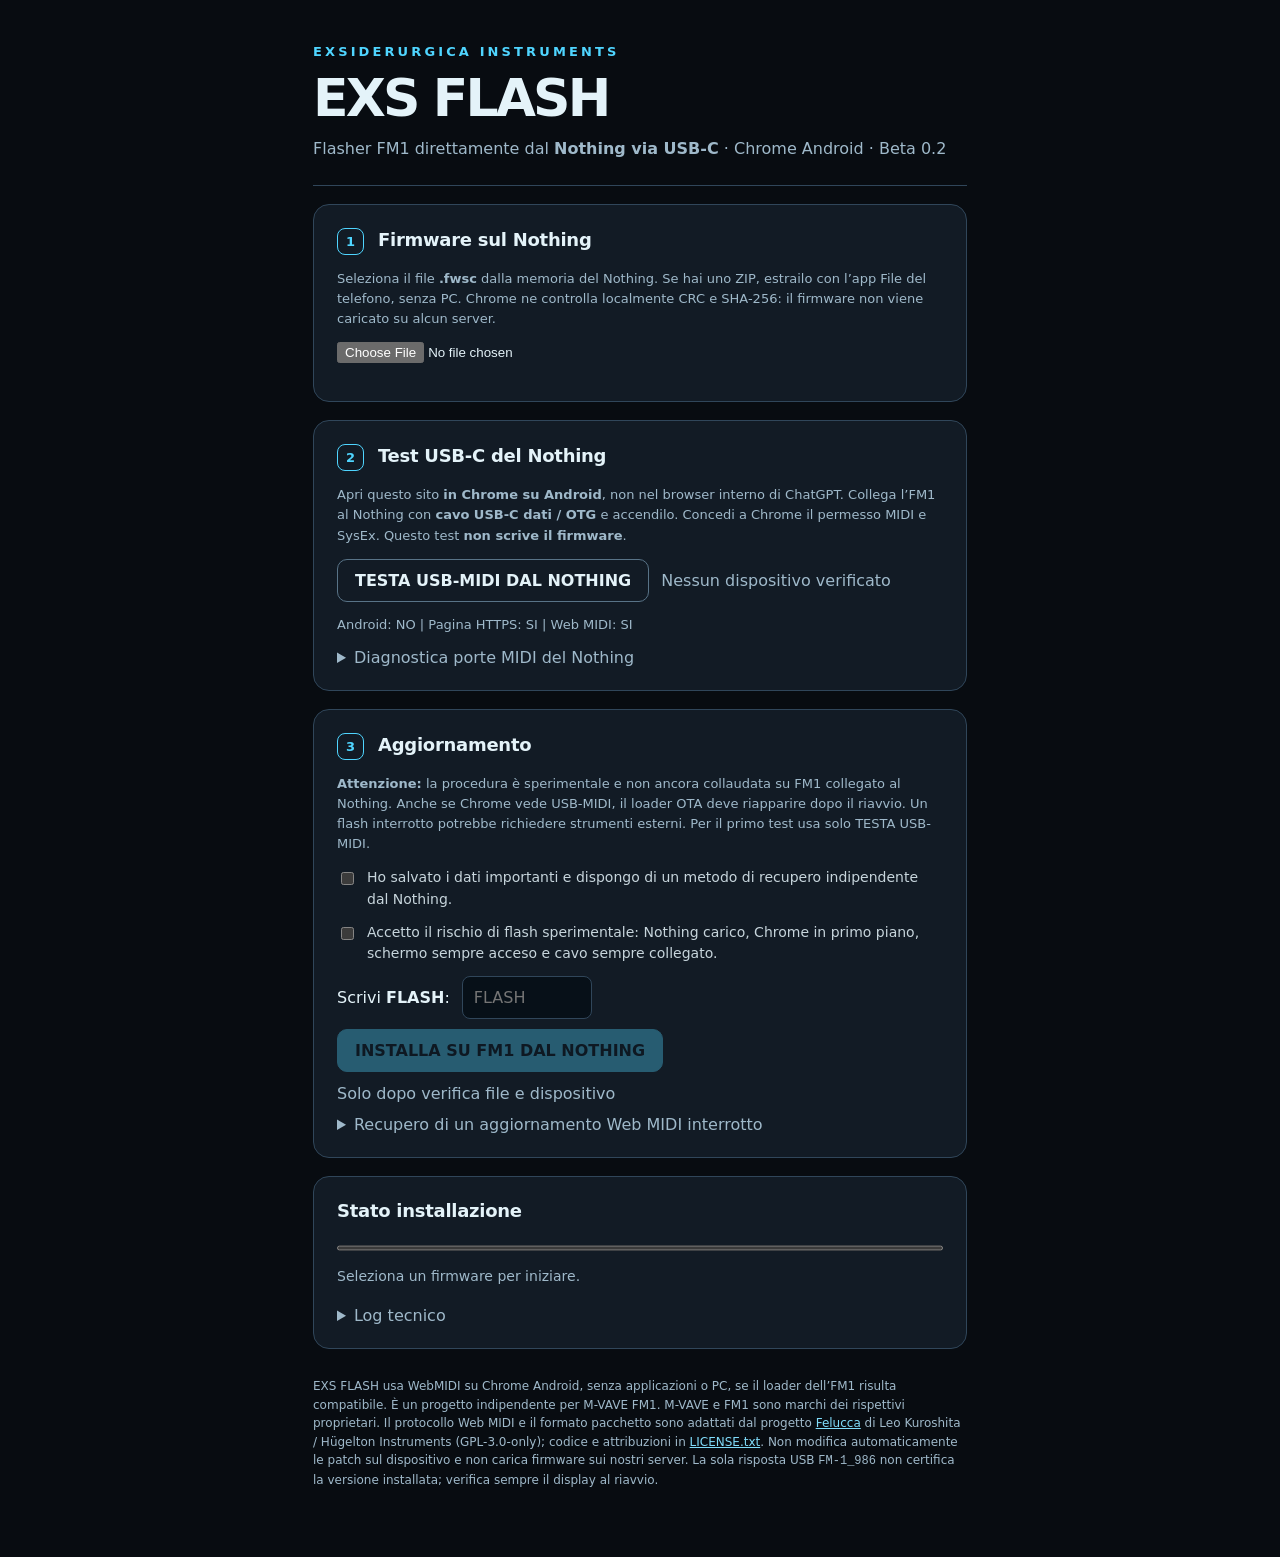
==== flasher/index.html @ 8e7e6fa4 "EXS Flash v0.2: Android-first interface and USB-C diagnostic for Nothing" ====
<!doctype html>
<html lang="it">
<head>
<meta charset="utf-8"><meta name="viewport" content="width=device-width,initial-scale=1">
<meta name="color-scheme" content="dark"><meta name="theme-color" content="#080c11"><title>EXS FLASH — MT4 dal Nothing · Chrome Android</title>
<style>
:root{font-family:system-ui,-apple-system,'Segoe UI',Arial,sans-serif;color-scheme:dark;--bg:#080c11;--panel:#121b25;--line:#30465a;--fg:#e4f3f9;--low:#9fb9ca;--blue:#4fd5ff;--danger:#ff9f94}*{box-sizing:border-box}body{background:var(--bg);color:var(--fg);margin:0;min-height:100vh}main{width:min(690px,100%);margin:0 auto;padding:36px 18px 68px}header{padding:8px 0 23px;border-bottom:1px solid var(--line)}.brand{letter-spacing:.24em;font-weight:800;color:var(--blue);font-size:13px}.title{font-size:clamp(30px,7vw,52px);letter-spacing:-.055em;font-weight:850;margin:9px 0}.subtitle,.hint{color:var(--low);line-height:1.55}.hint{font-size:13px}h2{font-size:18px;letter-spacing:-.015em;margin:0 0 14px}.panel{background:var(--panel);border:1px solid var(--line);border-radius:16px;margin-top:18px;padding:23px}.index{display:inline-grid;place-items:center;width:27px;height:27px;border:1px solid var(--blue);border-radius:8px;color:var(--blue);font-size:13px;margin-right:8px}button{font:inherit;font-weight:700;border:1px solid var(--blue);border-radius:10px;padding:11px 17px;background:var(--blue);color:#07151e;cursor:pointer;max-width:100%}button.secondary{color:var(--fg);background:transparent;border-color:#587387}button.danger{color:#fee9e7;border-color:#ce7e75;background:#522521}button:disabled{opacity:.35;cursor:not-allowed}button:focus-visible,input:focus-visible{outline:2px solid white;outline-offset:3px}input[type=file]{display:block;max-width:100%;margin:12px 0 15px;color:var(--fg)}input[type=text]{width:130px;padding:11px;background:#071018;color:white;border:1px solid var(--line);border-radius:8px;font:inherit}.pair{display:flex;align-items:center;gap:12px;flex-wrap:wrap;margin:10px 0}.info{font-size:14px;margin:16px 0 4px;line-height:1.6;color:var(--low);overflow-wrap:anywhere}.ok{color:#a4f0d0}.error{color:var(--danger)}.inlinebox{background:#09141d;border:1px solid #24394a;padding:12px;border-radius:9px;margin-top:14px;font:13px/1.6 ui-monospace,Consolas,monospace;white-space:pre-wrap;word-break:break-word}.check{display:flex;gap:10px;align-items:flex-start;color:#c7d5dc;font-size:14px;line-height:1.55;margin:11px 0}.check input{margin-top:5px;accent-color:var(--blue)}progress{height:10px;width:100%;accent-color:var(--blue)}pre{background:#04090e;border:1px solid #273748;padding:14px;border-radius:8px;font-size:12px;color:#b3d7e6;line-height:1.5;white-space:pre-wrap;max-height:240px;overflow:auto}footer{font-size:12px;color:var(--low);margin-top:28px;line-height:1.55}a{color:#80dcfa}small{font-size:12px}details{margin-top:12px}summary{cursor:pointer;color:var(--low)}.muted{color:var(--low)}.label{font-size:12px;color:var(--low);text-transform:uppercase;letter-spacing:.1em}#live-status{min-height:24px;font-size:14px}#flash-area[hidden],#resume-area[hidden],#fw-result[hidden]{display:none}@media(max-width:460px){main{padding:18px 12px}.panel{padding:17px}}
@media(max-width:520px){main{padding:15px 12px 48px}.panel{padding:16px}.pair button{width:100%}.brand{letter-spacing:.13em}}\n</style>
</head>
<body><main>
<header><div class="brand">EXSIDERURGICA INSTRUMENTS</div><div class="title">EXS FLASH</div><div class="subtitle">Flasher FM1 direttamente dal <strong>Nothing via USB-C</strong> · Chrome Android · Beta 0.2</div></header>
<section class="panel"><h2><span class="index">1</span> Firmware sul Nothing</h2>
<p class="hint">Seleziona il file <strong>.fwsc</strong> dalla memoria del Nothing. Se hai uno ZIP, estrailo con l’app File del telefono, senza PC. Chrome ne controlla localmente CRC e SHA-256: il firmware non viene caricato su alcun server.</p>
<input id="file" type="file" accept=".fwsc" aria-label="Seleziona file firmware FM1">
<div id="fw-result" class="inlinebox" hidden></div>
</section>
<section class="panel"><h2><span class="index">2</span> Test USB-C del Nothing</h2>
<p class="hint">Apri questo sito <strong>in Chrome su Android</strong>, non nel browser interno di ChatGPT. Collega l’FM1 al Nothing con <strong>cavo USB-C dati / OTG</strong> e accendilo. Concedi a Chrome il permesso MIDI e SysEx. Questo test <strong>non scrive il firmware</strong>.</p>
<div class="pair"><button id="connect" class="secondary">TESTA USB-MIDI DAL NOTHING</button><span id="device-info" class="muted">Nessun dispositivo verificato</span></div>
<p id="browser-status" class="hint"></p><details><summary>Diagnostica porte MIDI del Nothing</summary><pre id="ports">Non ancora eseguita.</pre></details>
</section>
<section class="panel"><h2><span class="index">3</span> Aggiornamento</h2>
<p class="hint"><strong>Attenzione:</strong> la procedura è sperimentale e non ancora collaudata su FM1 collegato al Nothing. Anche se Chrome vede USB-MIDI, il loader OTA deve riapparire dopo il riavvio. Un flash interrotto potrebbe richiedere strumenti esterni. Per il primo test usa solo TESTA USB-MIDI.</p>
<label class="check"><input type="checkbox" id="backup"><span>Ho salvato i dati importanti e dispongo di un metodo di recupero indipendente dal Nothing.</span></label>
<label class="check"><input type="checkbox" id="risk"><span>Accetto il rischio di flash sperimentale: Nothing carico, Chrome in primo piano, schermo sempre acceso e cavo sempre collegato.</span></label>
<div class="pair"><label for="confirm">Scrivi <strong>FLASH</strong>:</label><input type="text" id="confirm" autocomplete="off" placeholder="FLASH" maxlength="5" aria-label="Digita FLASH per confermare"></div>
<div class="pair"><button id="install" disabled>INSTALLA SU FM1 DAL NOTHING</button><span class="muted">Solo dopo verifica file e dispositivo</span></div>
<details><summary>Recupero di un aggiornamento Web MIDI interrotto</summary><p class="hint">Usa questa opzione esclusivamente se il dispositivo è rimasto nel <strong>loader MIDI OTA</strong>, con il <strong>medesimo file firmware</strong> selezionato in precedenza. Non ripara la modalità WL82 ROM UBOOT: può richiedere un dispositivo di recupero esterno.</p><button id="resume" class="danger" disabled>RIPRENDI OTA INTERROTTO</button></details>
</section>
<section class="panel" aria-live="polite" aria-atomic="false"><h2>Stato installazione</h2>
<progress id="bar" max="100" value="0" aria-label="Avanzamento aggiornamento"></progress>
<p id="live-status" class="muted">Seleziona un firmware per iniziare.</p>
<details><summary>Log tecnico</summary><pre id="log"></pre></details>
</section>
<footer>EXS FLASH usa WebMIDI su Chrome Android, senza applicazioni o PC, se il loader dell’FM1 risulta compatibile. È un progetto indipendente per M-VAVE FM1. M-VAVE e FM1 sono marchi dei rispettivi proprietari. Il protocollo Web MIDI e il formato pacchetto sono adattati dal progetto <a href="https://github.com/hugelton/Felucca" target="_blank" rel="noopener noreferrer">Felucca</a> di Leo Kuroshita / Hügelton Instruments (GPL-3.0-only); codice e attribuzioni in <a href="LICENSE.txt">LICENSE.txt</a>. Non modifica automaticamente le patch sul dispositivo e non carica firmware sui nostri server. La sola risposta USB <code>FM-1_986</code> non certifica la versione installata; verifica sempre il display al riavvio.</footer>
</main><script src="./protocol.js"></script><script src="./app.js"></script></body></html>
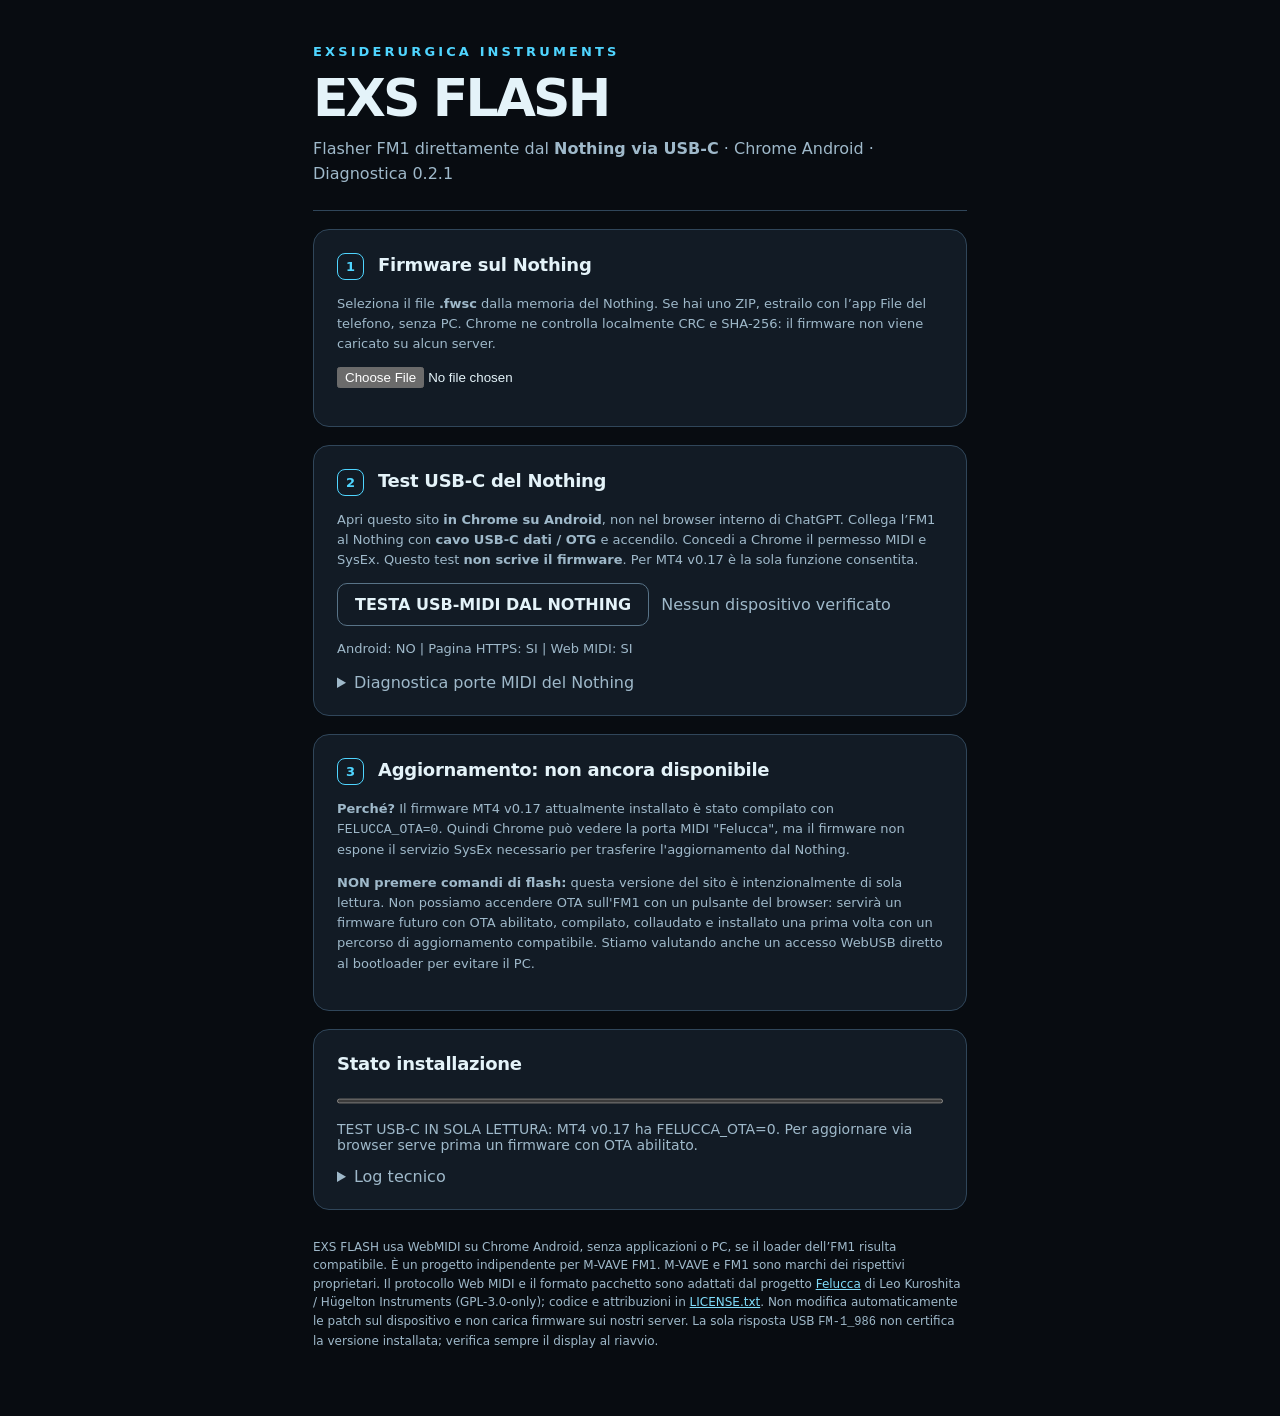
==== commit 3fd48f5f: "Android EXS Flash: show clear read-only state because v0.17 OTA disabled, hide unusable flash contro" ====
--- a/flasher/index.html
+++ b/flasher/index.html
@@ -8,24 +8,22 @@
 @media(max-width:520px){main{padding:15px 12px 48px}.panel{padding:16px}.pair button{width:100%}.brand{letter-spacing:.13em}}\n</style>
 </head>
 <body><main>
-<header><div class="brand">EXSIDERURGICA INSTRUMENTS</div><div class="title">EXS FLASH</div><div class="subtitle">Flasher FM1 direttamente dal <strong>Nothing via USB-C</strong> · Chrome Android · Beta 0.2</div></header>
+<header><div class="brand">EXSIDERURGICA INSTRUMENTS</div><div class="title">EXS FLASH</div><div class="subtitle">Flasher FM1 direttamente dal <strong>Nothing via USB-C</strong> · Chrome Android · Diagnostica 0.2.1</div></header>
 <section class="panel"><h2><span class="index">1</span> Firmware sul Nothing</h2>
 <p class="hint">Seleziona il file <strong>.fwsc</strong> dalla memoria del Nothing. Se hai uno ZIP, estrailo con l’app File del telefono, senza PC. Chrome ne controlla localmente CRC e SHA-256: il firmware non viene caricato su alcun server.</p>
 <input id="file" type="file" accept=".fwsc" aria-label="Seleziona file firmware FM1">
 <div id="fw-result" class="inlinebox" hidden></div>
 </section>
 <section class="panel"><h2><span class="index">2</span> Test USB-C del Nothing</h2>
-<p class="hint">Apri questo sito <strong>in Chrome su Android</strong>, non nel browser interno di ChatGPT. Collega l’FM1 al Nothing con <strong>cavo USB-C dati / OTG</strong> e accendilo. Concedi a Chrome il permesso MIDI e SysEx. Questo test <strong>non scrive il firmware</strong>.</p>
+<p class="hint">Apri questo sito <strong>in Chrome su Android</strong>, non nel browser interno di ChatGPT. Collega l’FM1 al Nothing con <strong>cavo USB-C dati / OTG</strong> e accendilo. Concedi a Chrome il permesso MIDI e SysEx. Questo test <strong>non scrive il firmware</strong>. Per MT4 v0.17 è la sola funzione consentita.</p>
 <div class="pair"><button id="connect" class="secondary">TESTA USB-MIDI DAL NOTHING</button><span id="device-info" class="muted">Nessun dispositivo verificato</span></div>
 <p id="browser-status" class="hint"></p><details><summary>Diagnostica porte MIDI del Nothing</summary><pre id="ports">Non ancora eseguita.</pre></details>
 </section>
-<section class="panel"><h2><span class="index">3</span> Aggiornamento</h2>
-<p class="hint"><strong>Attenzione:</strong> la procedura è sperimentale e non ancora collaudata su FM1 collegato al Nothing. Anche se Chrome vede USB-MIDI, il loader OTA deve riapparire dopo il riavvio. Un flash interrotto potrebbe richiedere strumenti esterni. Per il primo test usa solo TESTA USB-MIDI.</p>
-<label class="check"><input type="checkbox" id="backup"><span>Ho salvato i dati importanti e dispongo di un metodo di recupero indipendente dal Nothing.</span></label>
-<label class="check"><input type="checkbox" id="risk"><span>Accetto il rischio di flash sperimentale: Nothing carico, Chrome in primo piano, schermo sempre acceso e cavo sempre collegato.</span></label>
-<div class="pair"><label for="confirm">Scrivi <strong>FLASH</strong>:</label><input type="text" id="confirm" autocomplete="off" placeholder="FLASH" maxlength="5" aria-label="Digita FLASH per confermare"></div>
-<div class="pair"><button id="install" disabled>INSTALLA SU FM1 DAL NOTHING</button><span class="muted">Solo dopo verifica file e dispositivo</span></div>
-<details><summary>Recupero di un aggiornamento Web MIDI interrotto</summary><p class="hint">Usa questa opzione esclusivamente se il dispositivo è rimasto nel <strong>loader MIDI OTA</strong>, con il <strong>medesimo file firmware</strong> selezionato in precedenza. Non ripara la modalità WL82 ROM UBOOT: può richiedere un dispositivo di recupero esterno.</p><button id="resume" class="danger" disabled>RIPRENDI OTA INTERROTTO</button></details>
+<section class="panel" id="write-state">
+<h2><span class="index">3</span> Aggiornamento: non ancora disponibile</h2>
+<p class="hint"><strong>Perché?</strong> Il firmware MT4 v0.17 attualmente installato è stato compilato con <code>FELUCCA_OTA=0</code>. Quindi Chrome può vedere la porta MIDI "Felucca", ma il firmware non espone il servizio SysEx necessario per trasferire l'aggiornamento dal Nothing.</p>
+<p class="hint"><strong>NON premere comandi di flash:</strong> questa versione del sito è intenzionalmente di sola lettura. Non possiamo accendere OTA sull'FM1 con un pulsante del browser: servirà un firmware futuro con OTA abilitato, compilato, collaudato e installato una prima volta con un percorso di aggiornamento compatibile. Stiamo valutando anche un accesso WebUSB diretto al bootloader per evitare il PC.</p>
+<div hidden aria-hidden="true"><label><input type="checkbox" id="backup"></label><label><input type="checkbox" id="risk"></label><input type="text" id="confirm"><button id="install" disabled>SCRITTURA DISABILITATA</button><button id="resume" disabled>RIPRESA DISABILITATA</button></div>
 </section>
 <section class="panel" aria-live="polite" aria-atomic="false"><h2>Stato installazione</h2>
 <progress id="bar" max="100" value="0" aria-label="Avanzamento aggiornamento"></progress>
